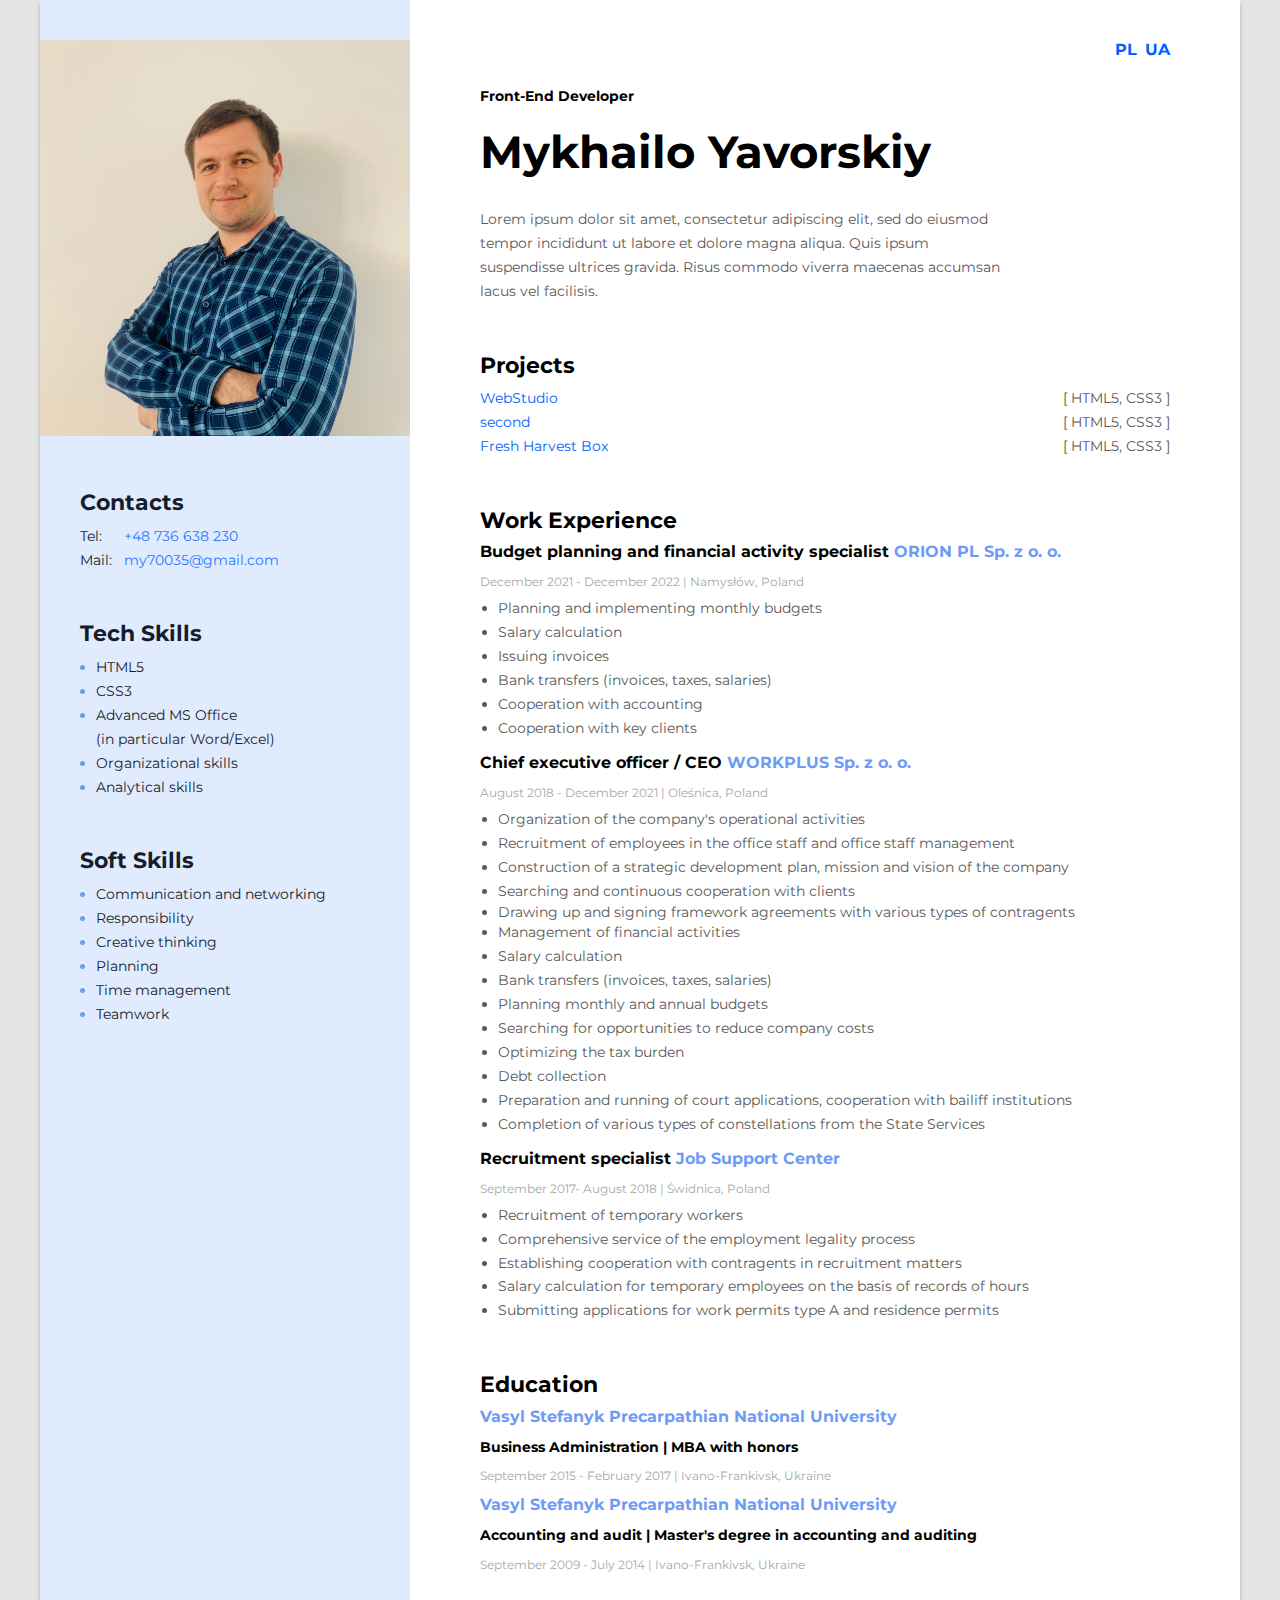
==== index.html @ 7605a307 "add project" ====
<!DOCTYPE html>
<html lang="en">
  <head>
    <meta charset="UTF-8" />
    <meta http-equiv="X-UA-Compatible" content="IE=edge" />
    <meta name="viewport" content="width=device-width, initial-scale=1.0" />
    <!-- Fonts -->
    <link rel="preconnect" href="https://fonts.googleapis.com" />
    <link rel="preconnect" href="https://fonts.gstatic.com" crossorigin />
    <link
      href="https://fonts.googleapis.com/css2?family=Montserrat:wght@400;700&display=swap"
      rel="stylesheet"
    />
    <!-- Styles -->
    <link
      rel="stylesheet"
      href="https://cdn.jsdelivr.net/npm/modern-normalize@1.1.0/modern-normalize.min.css"
    />
    <link rel="stylesheet" href="css/styles.css" />

    <title>Curriculum vitae</title>
  </head>

  <body>
    <div class="wrapper">
      <main class="main-content">
        <!-- Language -->
        <div class="lang-box">
          <ul class="lang-list list">
            <li class="lang-item"><a class="lang-link link" href="./index-pl.html">PL</a></li>
            <li class="lang-item"><a class="lang-link link" href="./index-ua.html">UA</a></li>
          </ul>
        </div>
        <!-- Section about -->
        <section class="container">
          <p class="sub-title">Front-End Developer</p>
          <h1 class="name">Mykhailo Yavorskiy</h1>
          <p class="description">
            Lorem ipsum dolor sit amet, consectetur adipiscing elit, sed do eiusmod tempor incididunt ut
            labore et dolore magna aliqua. Quis ipsum suspendisse ultrices gravida. Risus commodo viverra
            maecenas accumsan lacus vel facilisis.
          </p>
        </section>
        <!--Section projects -->
        <section class="container">
          <h2 class="section-title">Projects</h2>
          <ul class="project-list">
            <li class="project-item">
              <a
                class="project-item-link link"
                href="https://mykhailoyavorskyi.github.io/goit-markup-hw-07/"
                target="_blank"
                rel="noopener noreferrer"
                >WebStudio</a
              >
              <span class="project-item-descr">[ HTML5, CSS3 ]</span>
            </li>
            <li class="project-item">
              <a class="project-item-link link" href="" target="_blank" rel="noopener noreferrer">second</a>
              <span class="project-item-descr">[ HTML5, CSS3 ]</span>
            </li>
            <li class="project-item">
              <a class="project-item-link link" href="https://mykhailoyavorskyi.github.io/fresh_harvest_box/" target="_blank" rel="noopener noreferrer">Fresh Harvest Box</a>
              <span class="project-item-descr">[ HTML5, CSS3 ]</span>
            </li>
          </ul>
        </section>
        <!-- Work experience -->
        <section class="container">
          <h2 class="section-title">Work Experience</h2>
          <!-- Company 1 -->
          <div class="work-experience-place">
            <h3 class="work-experience-position"
              >Budget planning and financial activity specialist<span class="work-experience-company">
                ORION PL Sp. z o. o.</span
              >
            </h3>
            <p class="work-period">December 2021 - December 2022 | Namysłów, Poland</p>
            <ul class="work-duties-list">
              <li class="work-duties"
                ><p class="work-duties-text">Planning and implementing monthly budgets</p></li
              >
              <li class="work-duties"><p class="work-duties-text">Salary calculation</p></li>
              <li class="work-duties"><p class="work-duties-text">Issuing invoices</p></li>
              <li class="work-duties"
                ><p class="work-duties-text">Bank transfers (invoices, taxes, salaries)</p></li
              >
              <li class="work-duties"><p class="work-duties-text">Cooperation with accounting</p></li>
              <li class="work-duties"><p class="work-duties-text">Cooperation with key clients</p></li>
            </ul>
          </div>
          <!-- Company 2 -->
          <div class="work-experience-place">
            <h3 class="work-experience-position"
              >Chief executive officer / CEO<span class="work-experience-company">
                WORKPLUS Sp. z o. o.</span
              ></h3
            >
            <p class="work-period">August 2018 - December 2021 | Oleśnica, Poland</p>
            <ul class="work-duties-list">
              <li class="work-duties"
                ><p class="work-duties-text">Organization of the company's operational activities</p></li
              >
              <li class="work-duties"
                ><p class="work-duties-text"
                  >Recruitment of employees in the office staff and office staff management</p
                ></li
              >
              <li class="work-duties"
                ><p class="work-duties-text"
                  >Construction of a strategic development plan, mission and vision of the company</p
                >
              </li>
              <li class="work-duties"
                ><p class="work-duties-text">Searching and continuous cooperation with clients</p>
              </li>
              <li class="work-duties"
                >Drawing up and signing framework agreements with various types of contragents<p
                  class="work-duties-text"
                ></p
              ></li>
              <li class="work-duties"><p class="work-duties-text">Management of financial activities</p></li>
              <li class="work-duties"><p class="work-duties-text">Salary calculation</p></li>
              <li class="work-duties"
                ><p class="work-duties-text">Bank transfers (invoices, taxes, salaries)</p></li
              >
              <li class="work-duties"><p class="work-duties-text">Planning monthly and annual budgets</p></li>
              <li class="work-duties"
                ><p class="work-duties-text">Searching for opportunities to reduce company costs</p></li
              >
              <li class="work-duties"><p class="work-duties-text">Optimizing the tax burden</p></li>
              <li class="work-duties"><p class="work-duties-text">Debt collection</p></li>
              <li class="work-duties"
                ><p class="work-duties-text"
                  >Preparation and running of court applications, cooperation with bailiff institutions</p
                >
              </li>
              <li class="work-duties"
                ><p class="work-duties-text"
                  >Completion of various types of constellations from the State Services</p
                ></li
              >
            </ul>
          </div>
          <!-- Company 3 -->
          <div class="work-experience-place">
            <h3 class="work-experience-position"
              >Recruitment specialist
              <span class="work-experience-company">Job Support Center</span>
            </h3>
            <p class="work-period">September 2017- August 2018 | Świdnica, Poland</p>
            <ul class="work-duties-list">
              <li class="work-duties"><p class="work-duties-text">Recruitment of temporary workers</p></li>
              <li class="work-duties"
                ><p class="work-duties-text">Comprehensive service of the employment legality process</p></li
              >
              <li class="work-duties"
                ><p class="work-duties-text"
                  >Establishing cooperation with contragents in recruitment matters</p
                ></li
              >
              <li class="work-duties"
                ><p class="work-duties-text"
                  >Salary calculation for temporary employees on the basis of records of hours</p
                ></li
              >
              <li class="work-duties"
                ><p class="work-duties-text"
                  >Submitting applications for work permits type A and residence permits</p
                ></li
              >
            </ul>
          </div>
        </section>
        <!-- Education -->
        <section class="container">
          <h2 class="section-title">Education</h2>
          <!-- University 2 -->
          <div>
            <h3 class="university-name">Vasyl Stefanyk Precarpathian National University</h3>
            <h4 class="university-direction">Business Administration | MBA with honors</h4>
            <p class="university-study-period">September 2015 - February 2017 | Ivano-Frankivsk, Ukraine</p>
          </div>
          <!-- University 1 -->
          <div>
            <h3 class="university-name">Vasyl Stefanyk Precarpathian National University</h3>
            <h4 class="university-direction"
              >Accounting and audit | Master's degree in accounting and auditing</h4
            >
            <p class="university-study-period">September 2009 - July 2014 | Ivano-Frankivsk, Ukraine</p>
          </div>
        </section>
      </main>

      <!-- Sidebar -->
      <aside class="sidebar">
        <img class="my-photo" src="images/foto.jpeg" alt="My photo" width="370px" />

        <!-- Contacts -->
        <div class="contacts-container">
          <h3 class="sidebar-title">Contacts</h3>
          <p class="contacts-item">
            <span class="contacts-type">Tel: </span>
            <a href="tel:+48736638230" class="contacts-tel link"> +48 736 638 230</a>
          </p>
          <p class="contacts-item">
            <span class="contacts-type">Mail: </span>
            <a href="mailto:my70035@gmail.com" class="contacts-mail link">my70035@gmail.com</a>
          </p>
        </div>

        <!-- Tech skills -->
        <div class="tech-skills-container">
          <h3 class="sidebar-title">Tech Skills</h3>
          <ul class="skills-list">
            <li class="skills-list-item"><p class="skills-list-text">HTML5</p></li>
            <li class="skills-list-item"><p class="skills-list-text">CSS3</p></li>
            <li class="skills-list-item"
              ><p class="skills-list-text"
                >Advanced MS Office <br />
                (in particular Word/Excel)</p
              ></li
            >
            <li class="skills-list-item"><p class="skills-list-text">Organizational skills</p></li>
            <li class="skills-list-item"><p class="skills-list-text">Analytical skills</p></li>
          </ul>
        </div>

        <!-- Soft skills -->
        <div class="soft-skills-container">
          <h3 class="sidebar-title">Soft Skills</h3>
          <ul class="soft-skill-list">
            <li class="soft-skill-list-item">
              <p class="soft-skill-list-text">Communication and networking</p>
            </li>
            <li class="skills-list-item">
              <p class="skills-list-text">Responsibility</p>
            </li>
            <li class="skills-list-item">
              <p class="skills-list-text">Creative thinking</p>
            </li>
            <li class="soft-skill-list-item">
              <p class="soft-skill-list-text">Planning</p>
            </li>
            <li class="soft-skill-list-item">
              <p class="soft-skill-list-text">Time management</p>
            </li>
            <li class="soft-skill-list-item">
              <p class="soft-skill-list-text">Teamwork</p>
            </li>
          </ul>
        </div>
      </aside>
    </div>
  </body>
</html>
---- css/styles.css ----
body {
  font-family: 'Montserrat', sans-serif;
  font-style: normal;
  font-weight: 400;
  font-size: 14px;
  line-height: 1.25;
  color: #000000;
  background-color: #e5e5e5;
  margin: 0 auto;
}

/**
  |============================
  | Reset 
  |============================
*/
.list {
  list-style: none;
  padding: 0;
  margin: 0;
}

.link {
  text-decoration: none;
}

h1,
h2,
h3,
h4,
h5,
h6,
p,
ul {
  margin: 0;
  padding: 0;
}

.img {
  display: block;
}
.container {
  width: 690px;
  margin-bottom: 48px;
}

.wrapper {
  display: flex;
  flex-direction: row-reverse;
  background: #ffffff;
  width: 1200px;
  margin: 0 auto;
  box-shadow: 0px 4px 4px rgba(0, 0, 0, 0.25);
}
/* Main content */

.main-content {
  padding-top: 40px;
  padding-left: 70px;
  padding-right: 70px;
}

/* About */
.lang-box {
  margin-bottom: 28px;
}

.lang-list {
  display: flex;
  gap: 8px;
  justify-content: end;
}

.lang-link {
  font-weight: 700;
  font-size: 16px;
  color: #005fff;
}

.lang-link:hover,
.lang-link:focus {
  color: tomato;
}

.sub-title {
  font-weight: 700;
  margin-bottom: 18px;
}

.name {
  font-weight: 700;
  font-size: 45px;
  margin-bottom: 28px;
}

.description {
  line-height: 1.71;
  color: #595959;
  width: 525px;
}

/* Projects */
.section-title {
  font-weight: 700;
  font-size: 22px;
  margin-bottom: 8px;
}

.project-item {
  display: flex;
  justify-content: space-between;
  line-height: 1.71;
}

.project-item-link {
  margin-right: auto;
  color: #005fff;
}

.project-item-link:hover,
.project-item-link:focus {
  color: tomato;
}

.project-item-descr {
  color: #595959;
}
/* Work experience */

.work-experience-position {
  font-weight: 700;
  font-size: 16px;
  margin-bottom: 12px;
}

.work-experience-company {
  color: #6d9bf5;
}

.work-period {
  font-size: 12px;
  color: #a8a8a8;
  margin-bottom: 8px;
}

.work-duties-list {
  margin-bottom: 12px;
  padding-left: 18px;
}
.work-duties {
  color: #595959;
}
.work-duties-text {
  line-height: 1.71;
}

/* Education */

.university-name {
  font-weight: 700;
  font-size: 16px;
  color: #6d9bf5;
  margin-bottom: 12px;
}

.university-direction {
  font-weight: 700;
  margin-bottom: 12px;
}

.university-study-period {
  font-size: 12px;
  color: #a8a8a8;
  margin-bottom: 12px;
}

/* Sidebar */

.sidebar {
  width: 370px;
  background: #e0ebfe;
}

.my-photo {
  margin-top: 40px;
}

.contacts-container,
.tech-skills-container,
.soft-skills-container {
  margin: 48px 0 0 40px;
}

.sidebar-title {
  font-weight: 700;
  font-size: 22px;
  line-height: 27px;
  color: #161d2a;
  margin-bottom: 8px;
}

/* Contacts */

.contacts-type {
  line-height: 24px;
  color: #161d2a;
  margin-right: 8px;
}

.contacts-item {
  margin: 0;
}

.contacts-tel {
  line-height: 24px;
  color: #2979ff;
  margin-left: 10px;
}
.contacts-tel:hover,
.contacts-tel:focus {
  color: tomato;
}

.contacts-mail {
  line-height: 24px;
  color: #2979ff;
}

.contacts-mail:hover,
.contacts-mail:focus {
  color: tomato;
}

/* Tech skills */

.skills-list {
  margin: 0;
  padding-left: 16px;
}

.skills-list-item {
  color: #6d9bf5;
}
.skills-list-text {
  line-height: 24px;
  color: #161d2a;
}

/* Soft skills */

.soft-skill-list {
  margin: 0;
  padding-left: 16px;
}

.soft-skill-list-item {
  color: #6d9bf5;
}

.soft-skill-list-text {
  line-height: 24px;
  color: #161d2a;
}
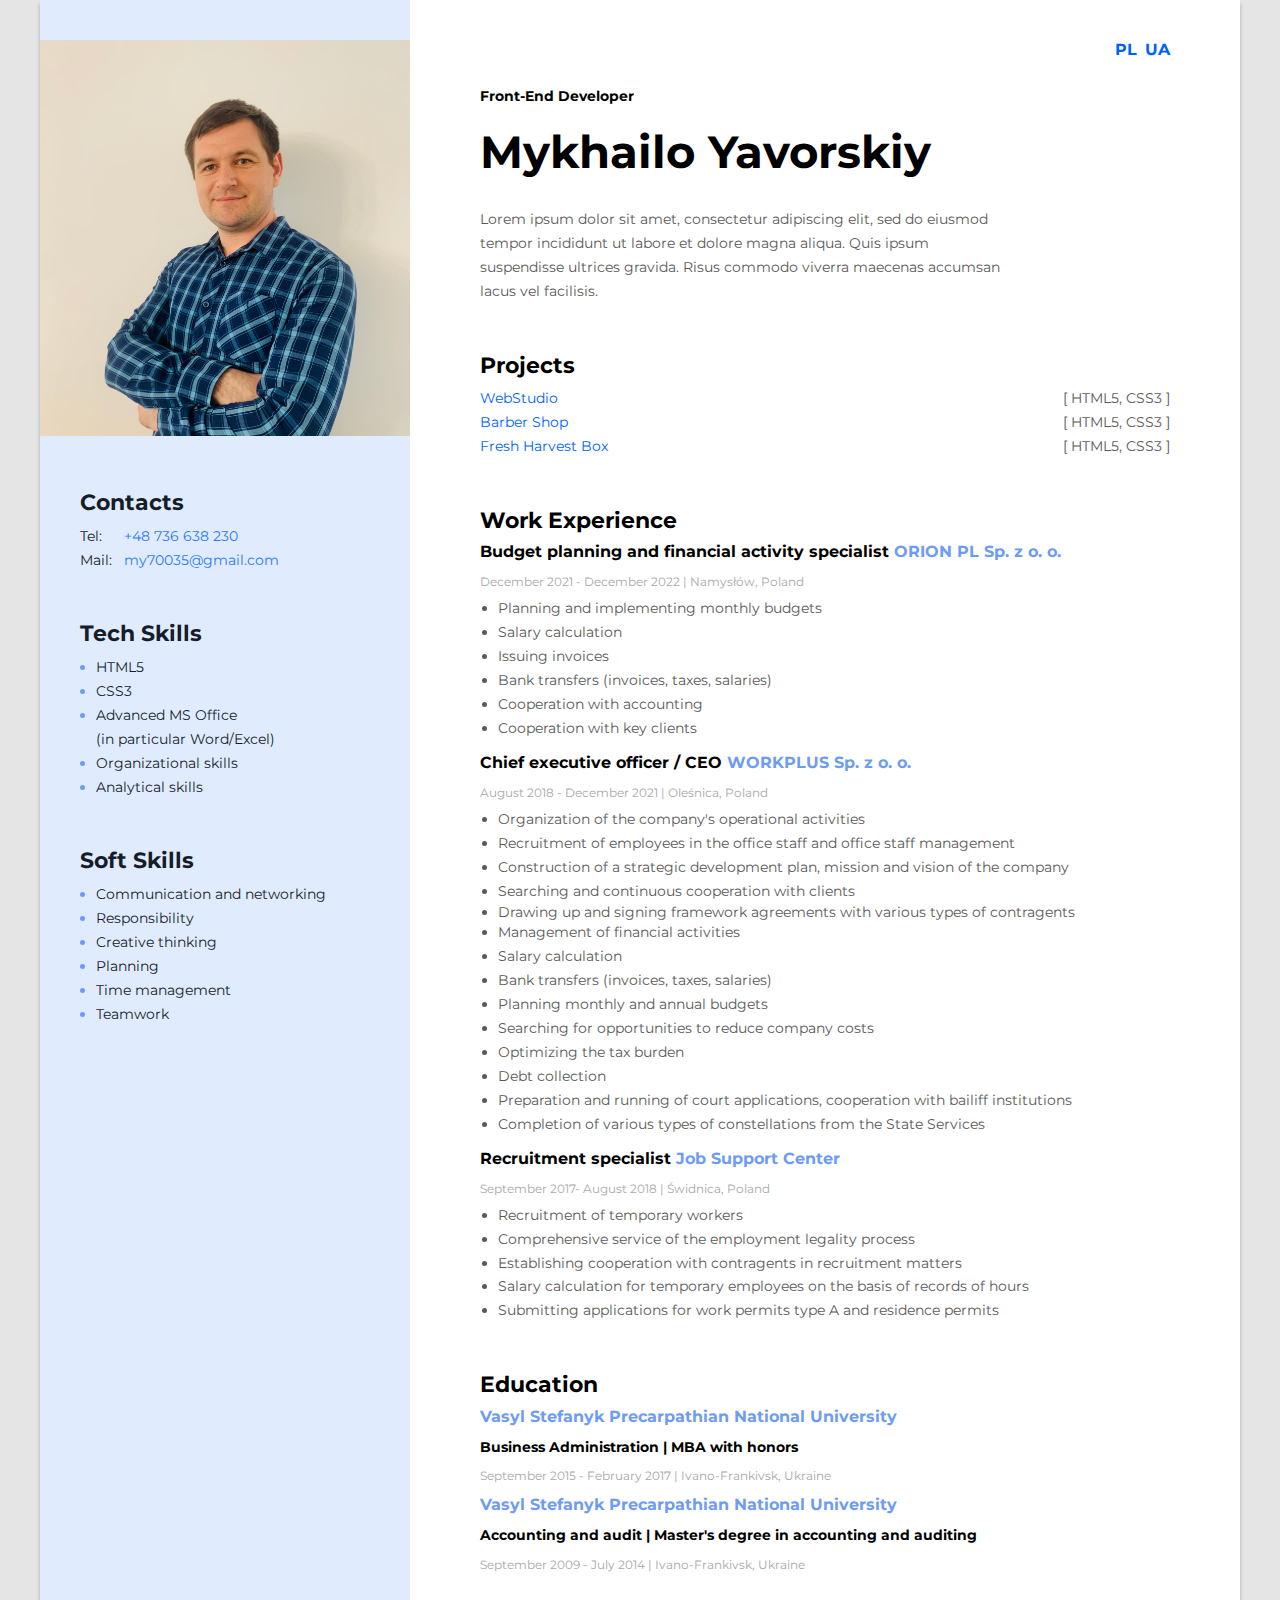
==== commit 20715ba0: "add project 2" ====
--- a/index.html
+++ b/index.html
@@ -27,8 +27,12 @@
         <!-- Language -->
         <div class="lang-box">
           <ul class="lang-list list">
-            <li class="lang-item"><a class="lang-link link" href="./index-pl.html">PL</a></li>
-            <li class="lang-item"><a class="lang-link link" href="./index-ua.html">UA</a></li>
+            <li class="lang-item">
+              <a class="lang-link link" href="./index-pl.html">PL</a>
+            </li>
+            <li class="lang-item">
+              <a class="lang-link link" href="./index-ua.html">UA</a>
+            </li>
           </ul>
         </div>
         <!-- Section about -->
@@ -36,9 +40,10 @@
           <p class="sub-title">Front-End Developer</p>
           <h1 class="name">Mykhailo Yavorskiy</h1>
           <p class="description">
-            Lorem ipsum dolor sit amet, consectetur adipiscing elit, sed do eiusmod tempor incididunt ut
-            labore et dolore magna aliqua. Quis ipsum suspendisse ultrices gravida. Risus commodo viverra
-            maecenas accumsan lacus vel facilisis.
+            Lorem ipsum dolor sit amet, consectetur adipiscing elit, sed do
+            eiusmod tempor incididunt ut labore et dolore magna aliqua. Quis
+            ipsum suspendisse ultrices gravida. Risus commodo viverra maecenas
+            accumsan lacus vel facilisis.
           </p>
         </section>
         <!--Section projects -->
@@ -56,11 +61,23 @@
               <span class="project-item-descr">[ HTML5, CSS3 ]</span>
             </li>
             <li class="project-item">
-              <a class="project-item-link link" href="" target="_blank" rel="noopener noreferrer">second</a>
+              <a
+                class="project-item-link link"
+                href="https://mykhailoyavorskyi.github.io/barber_shop/"
+                target="_blank"
+                rel="noopener noreferrer"
+                >Barber Shop</a
+              >
               <span class="project-item-descr">[ HTML5, CSS3 ]</span>
             </li>
             <li class="project-item">
-              <a class="project-item-link link" href="https://mykhailoyavorskyi.github.io/fresh_harvest_box/" target="_blank" rel="noopener noreferrer">Fresh Harvest Box</a>
+              <a
+                class="project-item-link link"
+                href="https://mykhailoyavorskyi.github.io/fresh_harvest_box/"
+                target="_blank"
+                rel="noopener noreferrer"
+                >Fresh Harvest Box</a
+              >
               <span class="project-item-descr">[ HTML5, CSS3 ]</span>
             </li>
           </ul>
@@ -70,105 +87,160 @@
           <h2 class="section-title">Work Experience</h2>
           <!-- Company 1 -->
           <div class="work-experience-place">
-            <h3 class="work-experience-position"
-              >Budget planning and financial activity specialist<span class="work-experience-company">
+            <h3 class="work-experience-position">
+              Budget planning and financial activity specialist<span
+                class="work-experience-company"
+              >
                 ORION PL Sp. z o. o.</span
               >
             </h3>
-            <p class="work-period">December 2021 - December 2022 | Namysłów, Poland</p>
+            <p class="work-period">
+              December 2021 - December 2022 | Namysłów, Poland
+            </p>
             <ul class="work-duties-list">
-              <li class="work-duties"
-                ><p class="work-duties-text">Planning and implementing monthly budgets</p></li
-              >
-              <li class="work-duties"><p class="work-duties-text">Salary calculation</p></li>
-              <li class="work-duties"><p class="work-duties-text">Issuing invoices</p></li>
-              <li class="work-duties"
-                ><p class="work-duties-text">Bank transfers (invoices, taxes, salaries)</p></li
-              >
-              <li class="work-duties"><p class="work-duties-text">Cooperation with accounting</p></li>
-              <li class="work-duties"><p class="work-duties-text">Cooperation with key clients</p></li>
+              <li class="work-duties">
+                <p class="work-duties-text">
+                  Planning and implementing monthly budgets
+                </p>
+              </li>
+              <li class="work-duties">
+                <p class="work-duties-text">Salary calculation</p>
+              </li>
+              <li class="work-duties">
+                <p class="work-duties-text">Issuing invoices</p>
+              </li>
+              <li class="work-duties">
+                <p class="work-duties-text">
+                  Bank transfers (invoices, taxes, salaries)
+                </p>
+              </li>
+              <li class="work-duties">
+                <p class="work-duties-text">Cooperation with accounting</p>
+              </li>
+              <li class="work-duties">
+                <p class="work-duties-text">Cooperation with key clients</p>
+              </li>
             </ul>
           </div>
           <!-- Company 2 -->
           <div class="work-experience-place">
-            <h3 class="work-experience-position"
-              >Chief executive officer / CEO<span class="work-experience-company">
+            <h3 class="work-experience-position">
+              Chief executive officer / CEO<span
+                class="work-experience-company"
+              >
                 WORKPLUS Sp. z o. o.</span
-              ></h3
-            >
-            <p class="work-period">August 2018 - December 2021 | Oleśnica, Poland</p>
+              >
+            </h3>
+            <p class="work-period">
+              August 2018 - December 2021 | Oleśnica, Poland
+            </p>
             <ul class="work-duties-list">
-              <li class="work-duties"
-                ><p class="work-duties-text">Organization of the company's operational activities</p></li
-              >
-              <li class="work-duties"
-                ><p class="work-duties-text"
-                  >Recruitment of employees in the office staff and office staff management</p
-                ></li
-              >
-              <li class="work-duties"
-                ><p class="work-duties-text"
-                  >Construction of a strategic development plan, mission and vision of the company</p
-                >
-              </li>
-              <li class="work-duties"
-                ><p class="work-duties-text">Searching and continuous cooperation with clients</p>
-              </li>
-              <li class="work-duties"
-                >Drawing up and signing framework agreements with various types of contragents<p
-                  class="work-duties-text"
-                ></p
-              ></li>
-              <li class="work-duties"><p class="work-duties-text">Management of financial activities</p></li>
-              <li class="work-duties"><p class="work-duties-text">Salary calculation</p></li>
-              <li class="work-duties"
-                ><p class="work-duties-text">Bank transfers (invoices, taxes, salaries)</p></li
-              >
-              <li class="work-duties"><p class="work-duties-text">Planning monthly and annual budgets</p></li>
-              <li class="work-duties"
-                ><p class="work-duties-text">Searching for opportunities to reduce company costs</p></li
-              >
-              <li class="work-duties"><p class="work-duties-text">Optimizing the tax burden</p></li>
-              <li class="work-duties"><p class="work-duties-text">Debt collection</p></li>
-              <li class="work-duties"
-                ><p class="work-duties-text"
-                  >Preparation and running of court applications, cooperation with bailiff institutions</p
-                >
-              </li>
-              <li class="work-duties"
-                ><p class="work-duties-text"
-                  >Completion of various types of constellations from the State Services</p
-                ></li
-              >
+              <li class="work-duties">
+                <p class="work-duties-text">
+                  Organization of the company's operational activities
+                </p>
+              </li>
+              <li class="work-duties">
+                <p class="work-duties-text">
+                  Recruitment of employees in the office staff and office staff
+                  management
+                </p>
+              </li>
+              <li class="work-duties">
+                <p class="work-duties-text">
+                  Construction of a strategic development plan, mission and
+                  vision of the company
+                </p>
+              </li>
+              <li class="work-duties">
+                <p class="work-duties-text">
+                  Searching and continuous cooperation with clients
+                </p>
+              </li>
+              <li class="work-duties">
+                Drawing up and signing framework agreements with various types
+                of contragents
+                <p class="work-duties-text"></p>
+              </li>
+              <li class="work-duties">
+                <p class="work-duties-text">
+                  Management of financial activities
+                </p>
+              </li>
+              <li class="work-duties">
+                <p class="work-duties-text">Salary calculation</p>
+              </li>
+              <li class="work-duties">
+                <p class="work-duties-text">
+                  Bank transfers (invoices, taxes, salaries)
+                </p>
+              </li>
+              <li class="work-duties">
+                <p class="work-duties-text">
+                  Planning monthly and annual budgets
+                </p>
+              </li>
+              <li class="work-duties">
+                <p class="work-duties-text">
+                  Searching for opportunities to reduce company costs
+                </p>
+              </li>
+              <li class="work-duties">
+                <p class="work-duties-text">Optimizing the tax burden</p>
+              </li>
+              <li class="work-duties">
+                <p class="work-duties-text">Debt collection</p>
+              </li>
+              <li class="work-duties">
+                <p class="work-duties-text">
+                  Preparation and running of court applications, cooperation
+                  with bailiff institutions
+                </p>
+              </li>
+              <li class="work-duties">
+                <p class="work-duties-text">
+                  Completion of various types of constellations from the State
+                  Services
+                </p>
+              </li>
             </ul>
           </div>
           <!-- Company 3 -->
           <div class="work-experience-place">
-            <h3 class="work-experience-position"
-              >Recruitment specialist
+            <h3 class="work-experience-position">
+              Recruitment specialist
               <span class="work-experience-company">Job Support Center</span>
             </h3>
-            <p class="work-period">September 2017- August 2018 | Świdnica, Poland</p>
+            <p class="work-period">
+              September 2017- August 2018 | Świdnica, Poland
+            </p>
             <ul class="work-duties-list">
-              <li class="work-duties"><p class="work-duties-text">Recruitment of temporary workers</p></li>
-              <li class="work-duties"
-                ><p class="work-duties-text">Comprehensive service of the employment legality process</p></li
-              >
-              <li class="work-duties"
-                ><p class="work-duties-text"
-                  >Establishing cooperation with contragents in recruitment matters</p
-                ></li
-              >
-              <li class="work-duties"
-                ><p class="work-duties-text"
-                  >Salary calculation for temporary employees on the basis of records of hours</p
-                ></li
-              >
-              <li class="work-duties"
-                ><p class="work-duties-text"
-                  >Submitting applications for work permits type A and residence permits</p
-                ></li
-              >
+              <li class="work-duties">
+                <p class="work-duties-text">Recruitment of temporary workers</p>
+              </li>
+              <li class="work-duties">
+                <p class="work-duties-text">
+                  Comprehensive service of the employment legality process
+                </p>
+              </li>
+              <li class="work-duties">
+                <p class="work-duties-text">
+                  Establishing cooperation with contragents in recruitment
+                  matters
+                </p>
+              </li>
+              <li class="work-duties">
+                <p class="work-duties-text">
+                  Salary calculation for temporary employees on the basis of
+                  records of hours
+                </p>
+              </li>
+              <li class="work-duties">
+                <p class="work-duties-text">
+                  Submitting applications for work permits type A and residence
+                  permits
+                </p>
+              </li>
             </ul>
           </div>
         </section>
@@ -177,35 +249,54 @@
           <h2 class="section-title">Education</h2>
           <!-- University 2 -->
           <div>
-            <h3 class="university-name">Vasyl Stefanyk Precarpathian National University</h3>
-            <h4 class="university-direction">Business Administration | MBA with honors</h4>
-            <p class="university-study-period">September 2015 - February 2017 | Ivano-Frankivsk, Ukraine</p>
+            <h3 class="university-name">
+              Vasyl Stefanyk Precarpathian National University
+            </h3>
+            <h4 class="university-direction">
+              Business Administration | MBA with honors
+            </h4>
+            <p class="university-study-period">
+              September 2015 - February 2017 | Ivano-Frankivsk, Ukraine
+            </p>
           </div>
           <!-- University 1 -->
           <div>
-            <h3 class="university-name">Vasyl Stefanyk Precarpathian National University</h3>
-            <h4 class="university-direction"
-              >Accounting and audit | Master's degree in accounting and auditing</h4
-            >
-            <p class="university-study-period">September 2009 - July 2014 | Ivano-Frankivsk, Ukraine</p>
+            <h3 class="university-name">
+              Vasyl Stefanyk Precarpathian National University
+            </h3>
+            <h4 class="university-direction">
+              Accounting and audit | Master's degree in accounting and auditing
+            </h4>
+            <p class="university-study-period">
+              September 2009 - July 2014 | Ivano-Frankivsk, Ukraine
+            </p>
           </div>
         </section>
       </main>
 
       <!-- Sidebar -->
       <aside class="sidebar">
-        <img class="my-photo" src="images/foto.jpeg" alt="My photo" width="370px" />
+        <img
+          class="my-photo"
+          src="images/foto.jpeg"
+          alt="My photo"
+          width="370px"
+        />
 
         <!-- Contacts -->
         <div class="contacts-container">
           <h3 class="sidebar-title">Contacts</h3>
           <p class="contacts-item">
             <span class="contacts-type">Tel: </span>
-            <a href="tel:+48736638230" class="contacts-tel link"> +48 736 638 230</a>
+            <a href="tel:+48736638230" class="contacts-tel link">
+              +48 736 638 230</a
+            >
           </p>
           <p class="contacts-item">
             <span class="contacts-type">Mail: </span>
-            <a href="mailto:my70035@gmail.com" class="contacts-mail link">my70035@gmail.com</a>
+            <a href="mailto:my70035@gmail.com" class="contacts-mail link"
+              >my70035@gmail.com</a
+            >
           </p>
         </div>
 
@@ -213,16 +304,24 @@
         <div class="tech-skills-container">
           <h3 class="sidebar-title">Tech Skills</h3>
           <ul class="skills-list">
-            <li class="skills-list-item"><p class="skills-list-text">HTML5</p></li>
-            <li class="skills-list-item"><p class="skills-list-text">CSS3</p></li>
-            <li class="skills-list-item"
-              ><p class="skills-list-text"
-                >Advanced MS Office <br />
-                (in particular Word/Excel)</p
-              ></li
-            >
-            <li class="skills-list-item"><p class="skills-list-text">Organizational skills</p></li>
-            <li class="skills-list-item"><p class="skills-list-text">Analytical skills</p></li>
+            <li class="skills-list-item">
+              <p class="skills-list-text">HTML5</p>
+            </li>
+            <li class="skills-list-item">
+              <p class="skills-list-text">CSS3</p>
+            </li>
+            <li class="skills-list-item">
+              <p class="skills-list-text">
+                Advanced MS Office <br />
+                (in particular Word/Excel)
+              </p>
+            </li>
+            <li class="skills-list-item">
+              <p class="skills-list-text">Organizational skills</p>
+            </li>
+            <li class="skills-list-item">
+              <p class="skills-list-text">Analytical skills</p>
+            </li>
           </ul>
         </div>
 
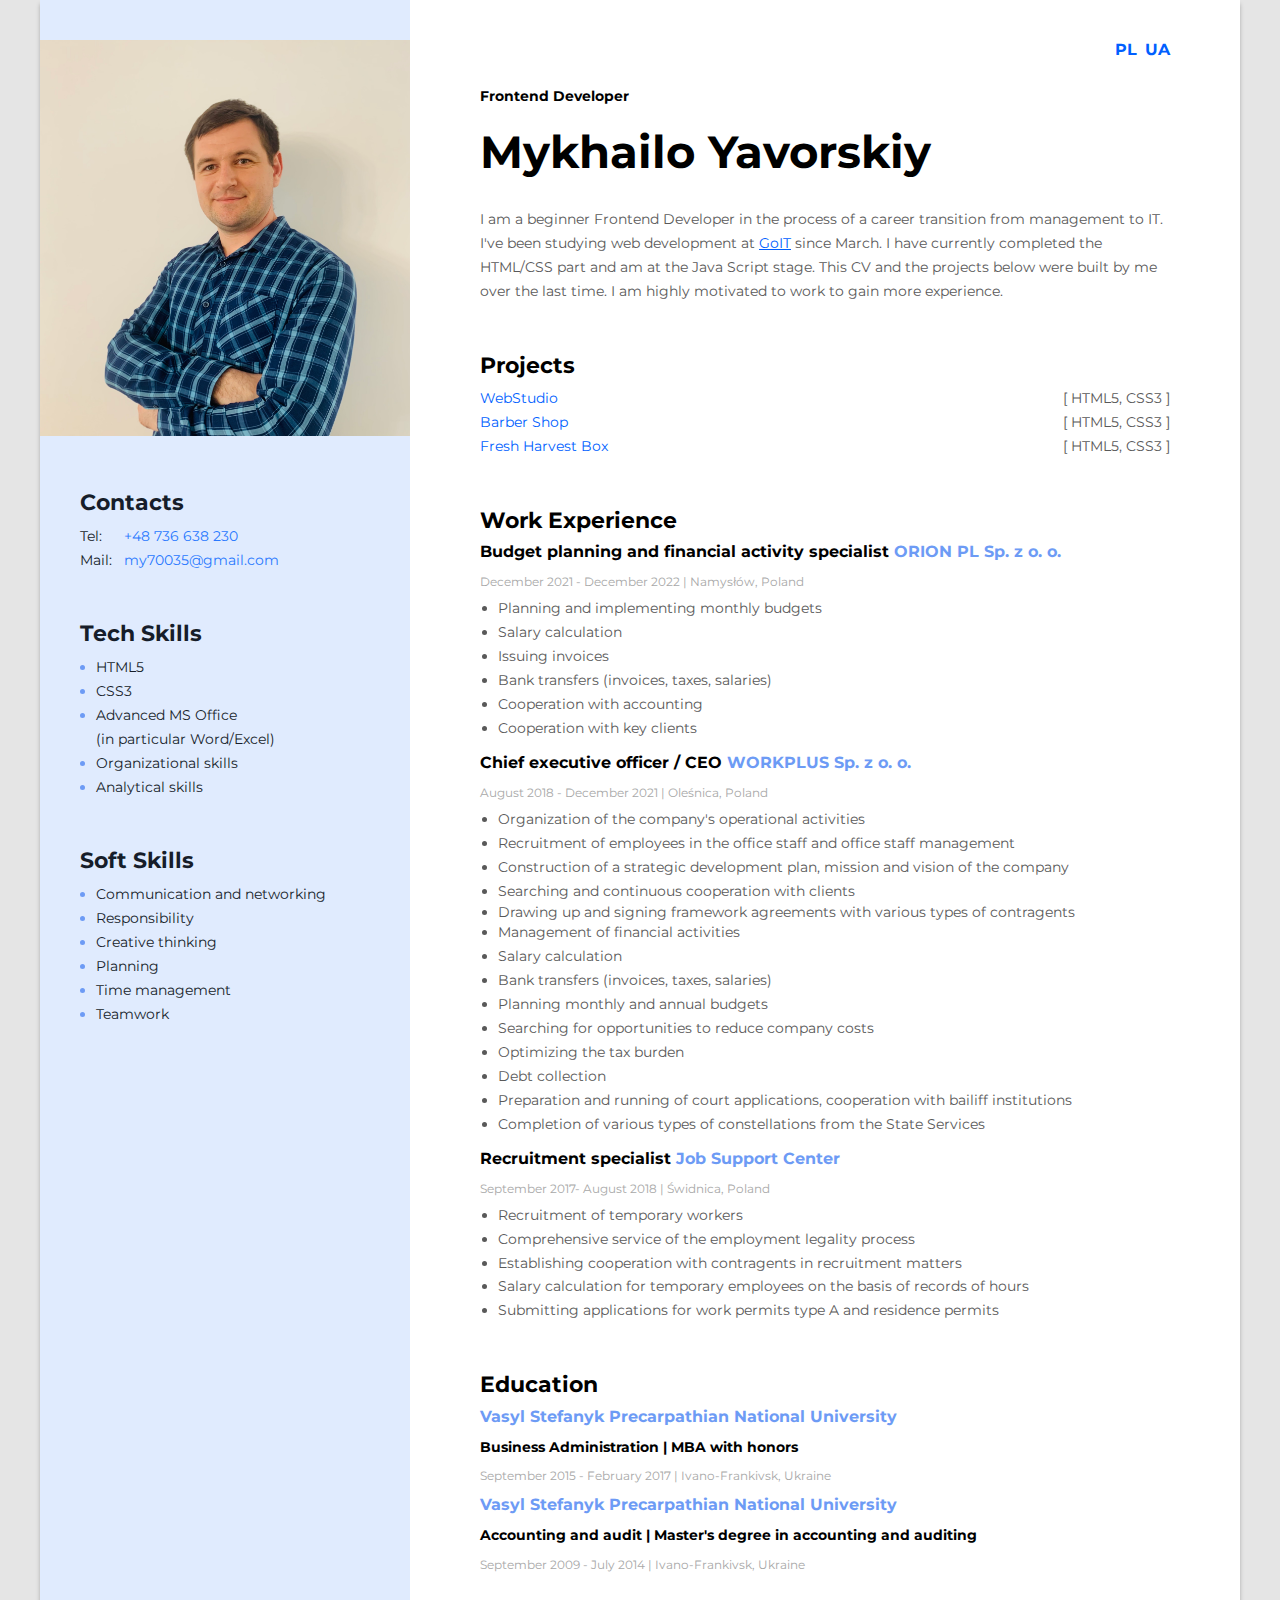
==== commit 3e4c9bb5: "add desk" ====
--- a/index.html
+++ b/index.html
@@ -37,13 +37,23 @@
         </div>
         <!-- Section about -->
         <section class="container">
-          <p class="sub-title">Front-End Developer</p>
+          <p class="sub-title">Frontend Developer</p>
           <h1 class="name">Mykhailo Yavorskiy</h1>
           <p class="description">
-            Lorem ipsum dolor sit amet, consectetur adipiscing elit, sed do
-            eiusmod tempor incididunt ut labore et dolore magna aliqua. Quis
-            ipsum suspendisse ultrices gravida. Risus commodo viverra maecenas
-            accumsan lacus vel facilisis.
+            I am a beginner Frontend Developer in the process of a career
+            transition from management to IT. I've been studying web development
+            at
+            <a
+              class="description-link"
+              href="https://goit.global/ph/"
+              target="_blank"
+              rel="noopener noreferrer"
+              >GoIT</a
+            >
+            since March. I have currently completed the HTML/CSS part and am at
+            the Java Script stage. This CV and the projects below were built by
+            me over the last time. I am highly motivated to work to gain more
+            experience.
           </p>
         </section>
         <!--Section projects -->
--- a/css/styles.css
+++ b/css/styles.css
@@ -1,5 +1,5 @@
 body {
-  font-family: 'Montserrat', sans-serif;
+  font-family: "Montserrat", sans-serif;
   font-style: normal;
   font-weight: 400;
   font-size: 14px;
@@ -96,7 +96,15 @@
 .description {
   line-height: 1.71;
   color: #595959;
-  width: 525px;
+}
+
+.description-link {
+  color: #005fff;
+}
+
+.description-link:hover,
+.description-link:focus {
+  color: tomato;
 }
 
 /* Projects */
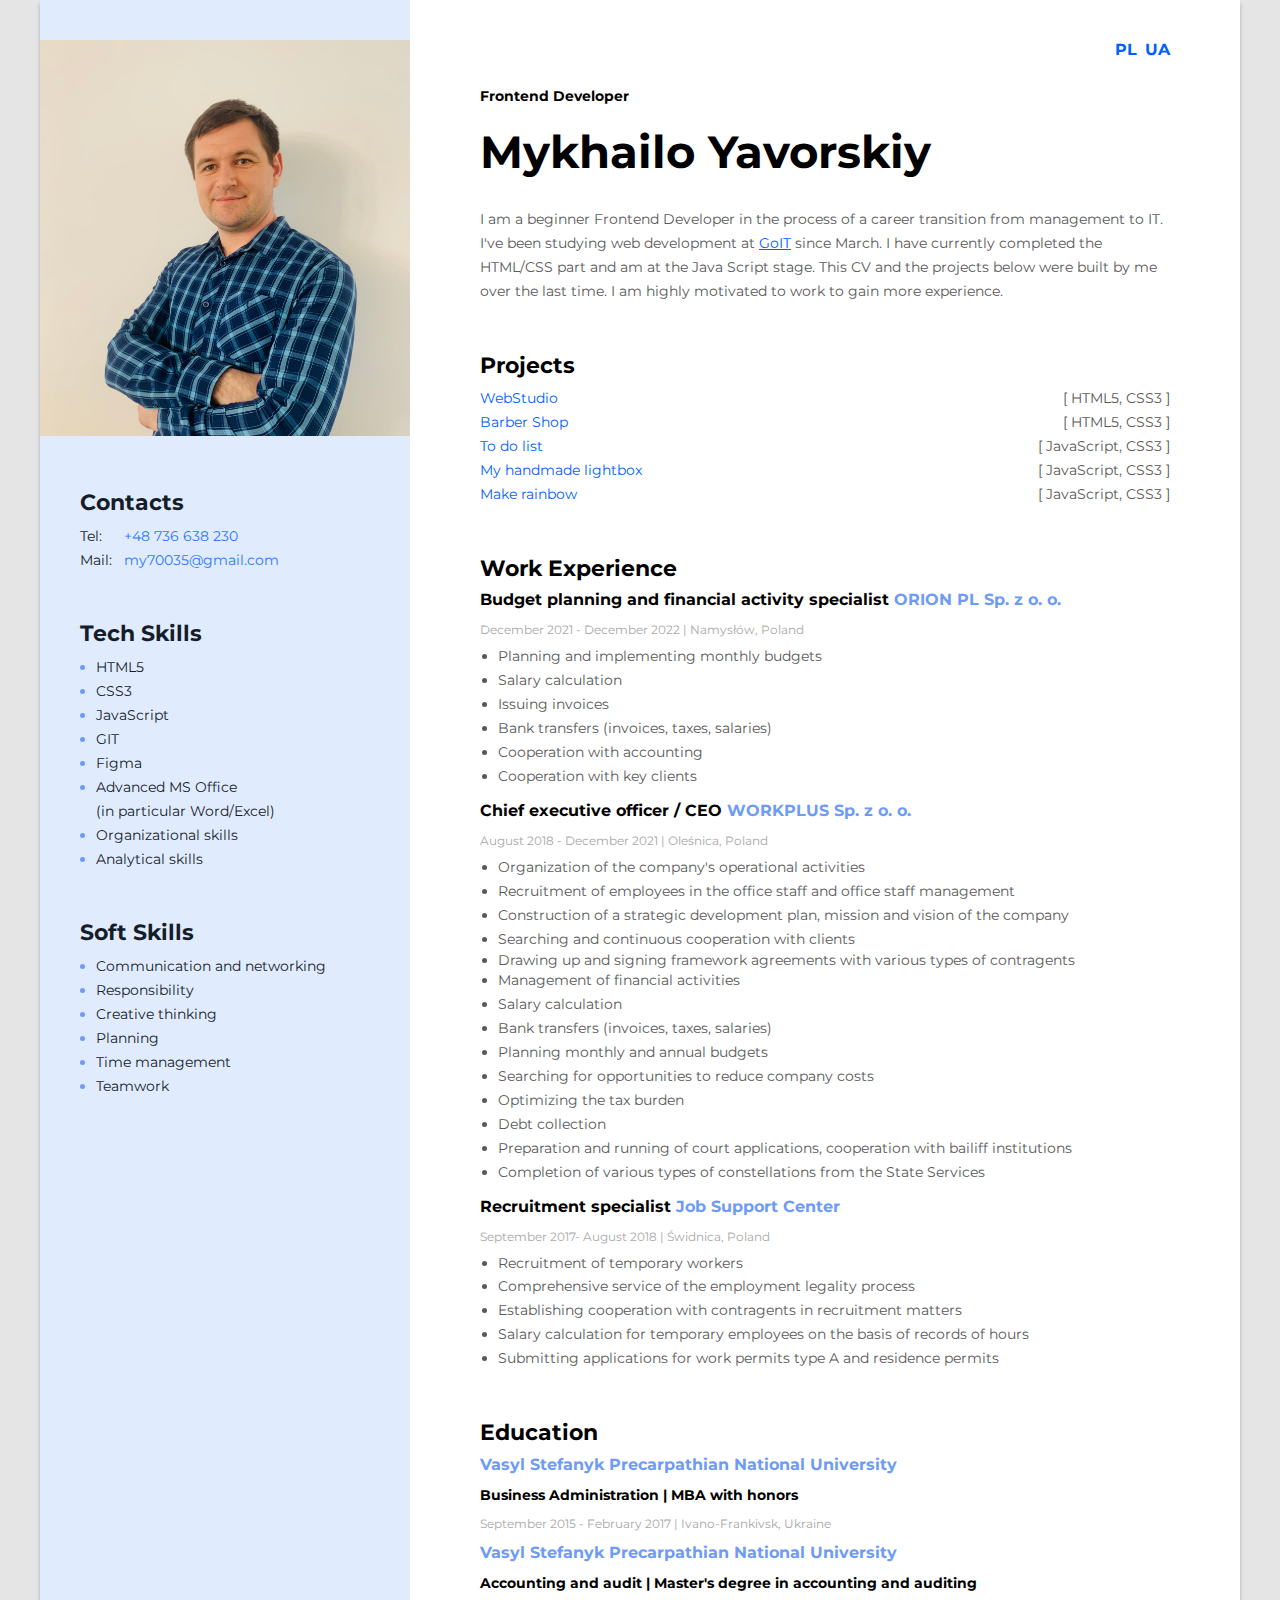
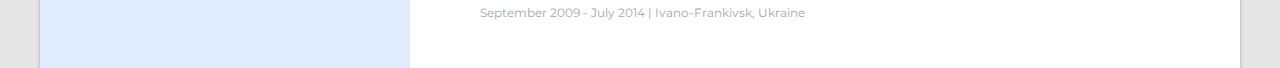
==== commit f559b280: "add js projects" ====
--- a/index.html
+++ b/index.html
@@ -7,20 +7,12 @@
     <!-- Fonts -->
     <link rel="preconnect" href="https://fonts.googleapis.com" />
     <link rel="preconnect" href="https://fonts.gstatic.com" crossorigin />
-    <link
-      href="https://fonts.googleapis.com/css2?family=Montserrat:wght@400;700&display=swap"
-      rel="stylesheet"
-    />
+    <link href="https://fonts.googleapis.com/css2?family=Montserrat:wght@400;700&display=swap" rel="stylesheet" />
     <!-- Styles -->
-    <link
-      rel="stylesheet"
-      href="https://cdn.jsdelivr.net/npm/modern-normalize@1.1.0/modern-normalize.min.css"
-    />
+    <link rel="stylesheet" href="https://cdn.jsdelivr.net/npm/modern-normalize@1.1.0/modern-normalize.min.css" />
     <link rel="stylesheet" href="css/styles.css" />
-
     <title>Curriculum vitae</title>
   </head>
-
   <body>
     <div class="wrapper">
       <main class="main-content">
@@ -40,20 +32,10 @@
           <p class="sub-title">Frontend Developer</p>
           <h1 class="name">Mykhailo Yavorskiy</h1>
           <p class="description">
-            I am a beginner Frontend Developer in the process of a career
-            transition from management to IT. I've been studying web development
-            at
-            <a
-              class="description-link"
-              href="https://goit.global/ph/"
-              target="_blank"
-              rel="noopener noreferrer"
-              >GoIT</a
-            >
-            since March. I have currently completed the HTML/CSS part and am at
-            the Java Script stage. This CV and the projects below were built by
-            me over the last time. I am highly motivated to work to gain more
-            experience.
+            I am a beginner Frontend Developer in the process of a career transition from management to IT. I've been studying web development at
+            <a class="description-link" href="https://goit.global/ph/" target="_blank" rel="noopener noreferrer">GoIT</a>
+            since March. I have currently completed the HTML/CSS part and am at the Java Script stage. This CV and the projects below were built by me over the last time. I am highly motivated to work
+            to gain more experience.
           </p>
         </section>
         <!--Section projects -->
@@ -61,34 +43,28 @@
           <h2 class="section-title">Projects</h2>
           <ul class="project-list">
             <li class="project-item">
-              <a
-                class="project-item-link link"
-                href="https://mykhailoyavorskyi.github.io/goit-markup-hw-07/"
-                target="_blank"
-                rel="noopener noreferrer"
-                >WebStudio</a
-              >
+              <a class="project-item-link link" href="https://mykhailoyavorskyi.github.io/goit-markup-hw-07/" target="_blank" rel="noopener noreferrer">WebStudio</a>
               <span class="project-item-descr">[ HTML5, CSS3 ]</span>
             </li>
             <li class="project-item">
-              <a
-                class="project-item-link link"
-                href="https://mykhailoyavorskyi.github.io/barber_shop/"
-                target="_blank"
-                rel="noopener noreferrer"
-                >Barber Shop</a
-              >
+              <a class="project-item-link link" href="https://mykhailoyavorskyi.github.io/barber_shop/" target="_blank" rel="noopener noreferrer">Barber Shop</a>
               <span class="project-item-descr">[ HTML5, CSS3 ]</span>
             </li>
             <li class="project-item">
-              <a
-                class="project-item-link link"
-                href="https://mykhailoyavorskyi.github.io/fresh_harvest_box/"
-                target="_blank"
-                rel="noopener noreferrer"
-                >Fresh Harvest Box</a
-              >
-              <span class="project-item-descr">[ HTML5, CSS3 ]</span>
+              <a class="project-item-link link" href="https://mykhailoyavorskyi.github.io/to-do-list/" target="_blank" rel="noopener noreferrer">To do list</a>
+              <span class="project-item-descr">[ JavaScript, CSS3 ]</span>
+            </li>
+            <!-- <li class="project-item">
+              <a class="project-item-link link" href="https://mykhailoyavorskyi.github.io/js-handmade-lightbox/" target="_blank" rel="noopener noreferrer">Clock</a>
+              <span class="project-item-descr">[ JavaScript, CSS3 ]</span>
+            </li> -->
+            <li class="project-item">
+              <a class="project-item-link link" href="https://mykhailoyavorskyi.github.io/js-handmade-lightbox/" target="_blank" rel="noopener noreferrer">My handmade lightbox</a>
+              <span class="project-item-descr">[ JavaScript, CSS3 ]</span>
+            </li>
+            <li class="project-item">
+              <a class="project-item-link link" href="https://mykhailoyavorskyi.github.io/js-rainbow/" target="_blank" rel="noopener noreferrer">Make rainbow</a>
+              <span class="project-item-descr">[ JavaScript, CSS3 ]</span>
             </li>
           </ul>
         </section>
@@ -97,21 +73,11 @@
           <h2 class="section-title">Work Experience</h2>
           <!-- Company 1 -->
           <div class="work-experience-place">
-            <h3 class="work-experience-position">
-              Budget planning and financial activity specialist<span
-                class="work-experience-company"
-              >
-                ORION PL Sp. z o. o.</span
-              >
-            </h3>
-            <p class="work-period">
-              December 2021 - December 2022 | Namysłów, Poland
-            </p>
+            <h3 class="work-experience-position">Budget planning and financial activity specialist<span class="work-experience-company"> ORION PL Sp. z o. o.</span></h3>
+            <p class="work-period">December 2021 - December 2022 | Namysłów, Poland</p>
             <ul class="work-duties-list">
               <li class="work-duties">
-                <p class="work-duties-text">
-                  Planning and implementing monthly budgets
-                </p>
+                <p class="work-duties-text">Planning and implementing monthly budgets</p>
               </li>
               <li class="work-duties">
                 <p class="work-duties-text">Salary calculation</p>
@@ -120,9 +86,7 @@
                 <p class="work-duties-text">Issuing invoices</p>
               </li>
               <li class="work-duties">
-                <p class="work-duties-text">
-                  Bank transfers (invoices, taxes, salaries)
-                </p>
+                <p class="work-duties-text">Bank transfers (invoices, taxes, salaries)</p>
               </li>
               <li class="work-duties">
                 <p class="work-duties-text">Cooperation with accounting</p>
@@ -134,66 +98,39 @@
           </div>
           <!-- Company 2 -->
           <div class="work-experience-place">
-            <h3 class="work-experience-position">
-              Chief executive officer / CEO<span
-                class="work-experience-company"
-              >
-                WORKPLUS Sp. z o. o.</span
-              >
-            </h3>
-            <p class="work-period">
-              August 2018 - December 2021 | Oleśnica, Poland
-            </p>
+            <h3 class="work-experience-position">Chief executive officer / CEO<span class="work-experience-company"> WORKPLUS Sp. z o. o.</span></h3>
+            <p class="work-period">August 2018 - December 2021 | Oleśnica, Poland</p>
             <ul class="work-duties-list">
               <li class="work-duties">
-                <p class="work-duties-text">
-                  Organization of the company's operational activities
-                </p>
-              </li>
-              <li class="work-duties">
-                <p class="work-duties-text">
-                  Recruitment of employees in the office staff and office staff
-                  management
-                </p>
-              </li>
-              <li class="work-duties">
-                <p class="work-duties-text">
-                  Construction of a strategic development plan, mission and
-                  vision of the company
-                </p>
-              </li>
-              <li class="work-duties">
-                <p class="work-duties-text">
-                  Searching and continuous cooperation with clients
-                </p>
-              </li>
-              <li class="work-duties">
-                Drawing up and signing framework agreements with various types
-                of contragents
+                <p class="work-duties-text">Organization of the company's operational activities</p>
+              </li>
+              <li class="work-duties">
+                <p class="work-duties-text">Recruitment of employees in the office staff and office staff management</p>
+              </li>
+              <li class="work-duties">
+                <p class="work-duties-text">Construction of a strategic development plan, mission and vision of the company</p>
+              </li>
+              <li class="work-duties">
+                <p class="work-duties-text">Searching and continuous cooperation with clients</p>
+              </li>
+              <li class="work-duties">
+                Drawing up and signing framework agreements with various types of contragents
                 <p class="work-duties-text"></p>
               </li>
               <li class="work-duties">
-                <p class="work-duties-text">
-                  Management of financial activities
-                </p>
+                <p class="work-duties-text">Management of financial activities</p>
               </li>
               <li class="work-duties">
                 <p class="work-duties-text">Salary calculation</p>
               </li>
               <li class="work-duties">
-                <p class="work-duties-text">
-                  Bank transfers (invoices, taxes, salaries)
-                </p>
-              </li>
-              <li class="work-duties">
-                <p class="work-duties-text">
-                  Planning monthly and annual budgets
-                </p>
-              </li>
-              <li class="work-duties">
-                <p class="work-duties-text">
-                  Searching for opportunities to reduce company costs
-                </p>
+                <p class="work-duties-text">Bank transfers (invoices, taxes, salaries)</p>
+              </li>
+              <li class="work-duties">
+                <p class="work-duties-text">Planning monthly and annual budgets</p>
+              </li>
+              <li class="work-duties">
+                <p class="work-duties-text">Searching for opportunities to reduce company costs</p>
               </li>
               <li class="work-duties">
                 <p class="work-duties-text">Optimizing the tax burden</p>
@@ -202,16 +139,10 @@
                 <p class="work-duties-text">Debt collection</p>
               </li>
               <li class="work-duties">
-                <p class="work-duties-text">
-                  Preparation and running of court applications, cooperation
-                  with bailiff institutions
-                </p>
-              </li>
-              <li class="work-duties">
-                <p class="work-duties-text">
-                  Completion of various types of constellations from the State
-                  Services
-                </p>
+                <p class="work-duties-text">Preparation and running of court applications, cooperation with bailiff institutions</p>
+              </li>
+              <li class="work-duties">
+                <p class="work-duties-text">Completion of various types of constellations from the State Services</p>
               </li>
             </ul>
           </div>
@@ -221,35 +152,22 @@
               Recruitment specialist
               <span class="work-experience-company">Job Support Center</span>
             </h3>
-            <p class="work-period">
-              September 2017- August 2018 | Świdnica, Poland
-            </p>
+            <p class="work-period">September 2017- August 2018 | Świdnica, Poland</p>
             <ul class="work-duties-list">
               <li class="work-duties">
                 <p class="work-duties-text">Recruitment of temporary workers</p>
               </li>
               <li class="work-duties">
-                <p class="work-duties-text">
-                  Comprehensive service of the employment legality process
-                </p>
-              </li>
-              <li class="work-duties">
-                <p class="work-duties-text">
-                  Establishing cooperation with contragents in recruitment
-                  matters
-                </p>
-              </li>
-              <li class="work-duties">
-                <p class="work-duties-text">
-                  Salary calculation for temporary employees on the basis of
-                  records of hours
-                </p>
-              </li>
-              <li class="work-duties">
-                <p class="work-duties-text">
-                  Submitting applications for work permits type A and residence
-                  permits
-                </p>
+                <p class="work-duties-text">Comprehensive service of the employment legality process</p>
+              </li>
+              <li class="work-duties">
+                <p class="work-duties-text">Establishing cooperation with contragents in recruitment matters</p>
+              </li>
+              <li class="work-duties">
+                <p class="work-duties-text">Salary calculation for temporary employees on the basis of records of hours</p>
+              </li>
+              <li class="work-duties">
+                <p class="work-duties-text">Submitting applications for work permits type A and residence permits</p>
               </li>
             </ul>
           </div>
@@ -259,54 +177,33 @@
           <h2 class="section-title">Education</h2>
           <!-- University 2 -->
           <div>
-            <h3 class="university-name">
-              Vasyl Stefanyk Precarpathian National University
-            </h3>
-            <h4 class="university-direction">
-              Business Administration | MBA with honors
-            </h4>
-            <p class="university-study-period">
-              September 2015 - February 2017 | Ivano-Frankivsk, Ukraine
-            </p>
+            <h3 class="university-name">Vasyl Stefanyk Precarpathian National University</h3>
+            <h4 class="university-direction">Business Administration | MBA with honors</h4>
+            <p class="university-study-period">September 2015 - February 2017 | Ivano-Frankivsk, Ukraine</p>
           </div>
           <!-- University 1 -->
           <div>
-            <h3 class="university-name">
-              Vasyl Stefanyk Precarpathian National University
-            </h3>
-            <h4 class="university-direction">
-              Accounting and audit | Master's degree in accounting and auditing
-            </h4>
-            <p class="university-study-period">
-              September 2009 - July 2014 | Ivano-Frankivsk, Ukraine
-            </p>
+            <h3 class="university-name">Vasyl Stefanyk Precarpathian National University</h3>
+            <h4 class="university-direction">Accounting and audit | Master's degree in accounting and auditing</h4>
+            <p class="university-study-period">September 2009 - July 2014 | Ivano-Frankivsk, Ukraine</p>
           </div>
         </section>
       </main>
 
       <!-- Sidebar -->
       <aside class="sidebar">
-        <img
-          class="my-photo"
-          src="images/foto.jpeg"
-          alt="My photo"
-          width="370px"
-        />
+        <img class="my-photo" src="images/foto.jpeg" alt="My photo" width="370px" />
 
         <!-- Contacts -->
         <div class="contacts-container">
           <h3 class="sidebar-title">Contacts</h3>
           <p class="contacts-item">
             <span class="contacts-type">Tel: </span>
-            <a href="tel:+48736638230" class="contacts-tel link">
-              +48 736 638 230</a
-            >
+            <a href="tel:+48736638230" class="contacts-tel link"> +48 736 638 230</a>
           </p>
           <p class="contacts-item">
             <span class="contacts-type">Mail: </span>
-            <a href="mailto:my70035@gmail.com" class="contacts-mail link"
-              >my70035@gmail.com</a
-            >
+            <a href="mailto:my70035@gmail.com" class="contacts-mail link">my70035@gmail.com</a>
           </p>
         </div>
 
@@ -321,6 +218,15 @@
               <p class="skills-list-text">CSS3</p>
             </li>
             <li class="skills-list-item">
+              <p class="skills-list-text">JavaScript</p>
+            </li>
+            <li class="skills-list-item">
+              <p class="skills-list-text">GIT</p>
+            </li>
+            <li class="skills-list-item">
+              <p class="skills-list-text">Figma</p>
+            </li>
+            <li class="skills-list-item">
               <p class="skills-list-text">
                 Advanced MS Office <br />
                 (in particular Word/Excel)
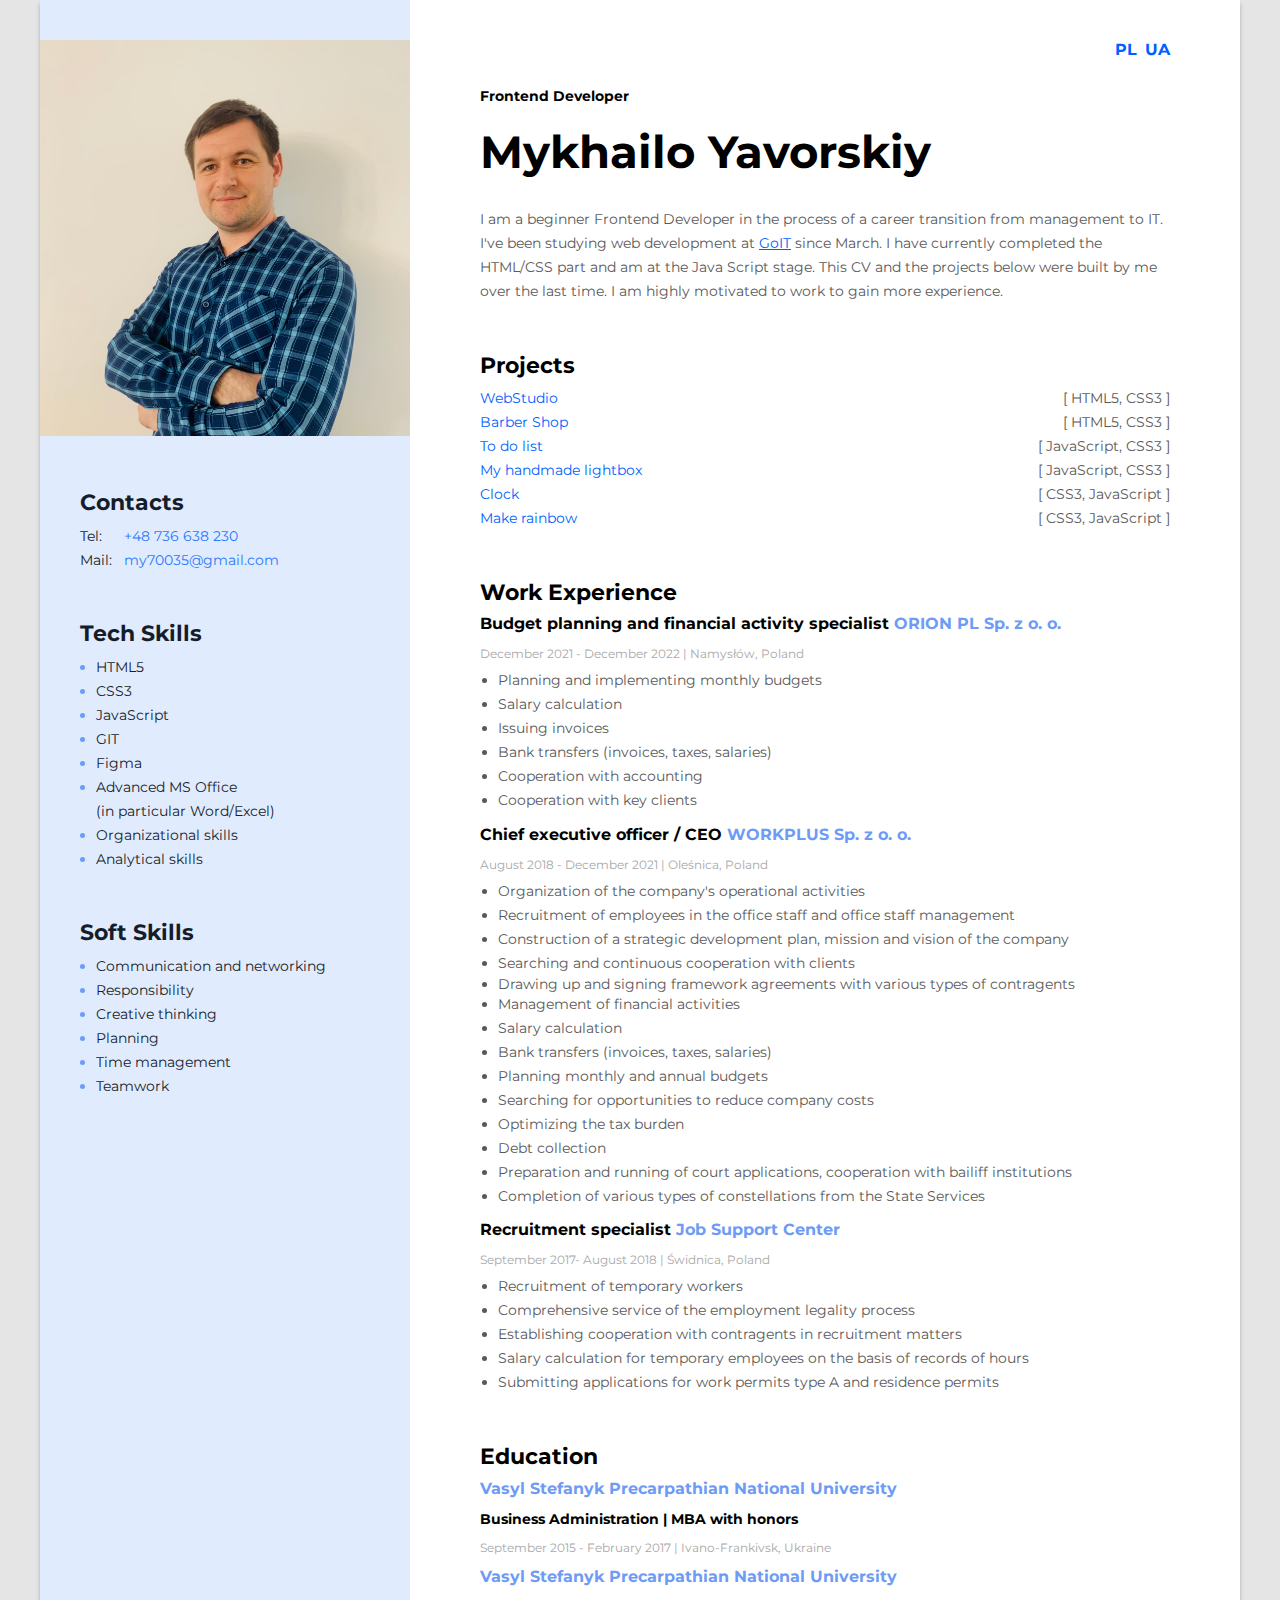
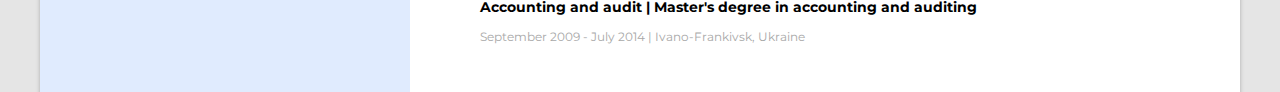
==== commit 7973841d: "add clock project" ====
--- a/index.html
+++ b/index.html
@@ -54,17 +54,17 @@
               <a class="project-item-link link" href="https://mykhailoyavorskyi.github.io/to-do-list/" target="_blank" rel="noopener noreferrer">To do list</a>
               <span class="project-item-descr">[ JavaScript, CSS3 ]</span>
             </li>
-            <!-- <li class="project-item">
-              <a class="project-item-link link" href="https://mykhailoyavorskyi.github.io/js-handmade-lightbox/" target="_blank" rel="noopener noreferrer">Clock</a>
-              <span class="project-item-descr">[ JavaScript, CSS3 ]</span>
-            </li> -->
             <li class="project-item">
               <a class="project-item-link link" href="https://mykhailoyavorskyi.github.io/js-handmade-lightbox/" target="_blank" rel="noopener noreferrer">My handmade lightbox</a>
               <span class="project-item-descr">[ JavaScript, CSS3 ]</span>
             </li>
             <li class="project-item">
+              <a class="project-item-link link" href="https://mykhailoyavorskyi.github.io/clock/" target="_blank" rel="noopener noreferrer">Clock</a>
+              <span class="project-item-descr">[ CSS3, JavaScript ]</span>
+            </li>
+            <li class="project-item">
               <a class="project-item-link link" href="https://mykhailoyavorskyi.github.io/js-rainbow/" target="_blank" rel="noopener noreferrer">Make rainbow</a>
-              <span class="project-item-descr">[ JavaScript, CSS3 ]</span>
+              <span class="project-item-descr">[ CSS3, JavaScript ]</span>
             </li>
           </ul>
         </section>
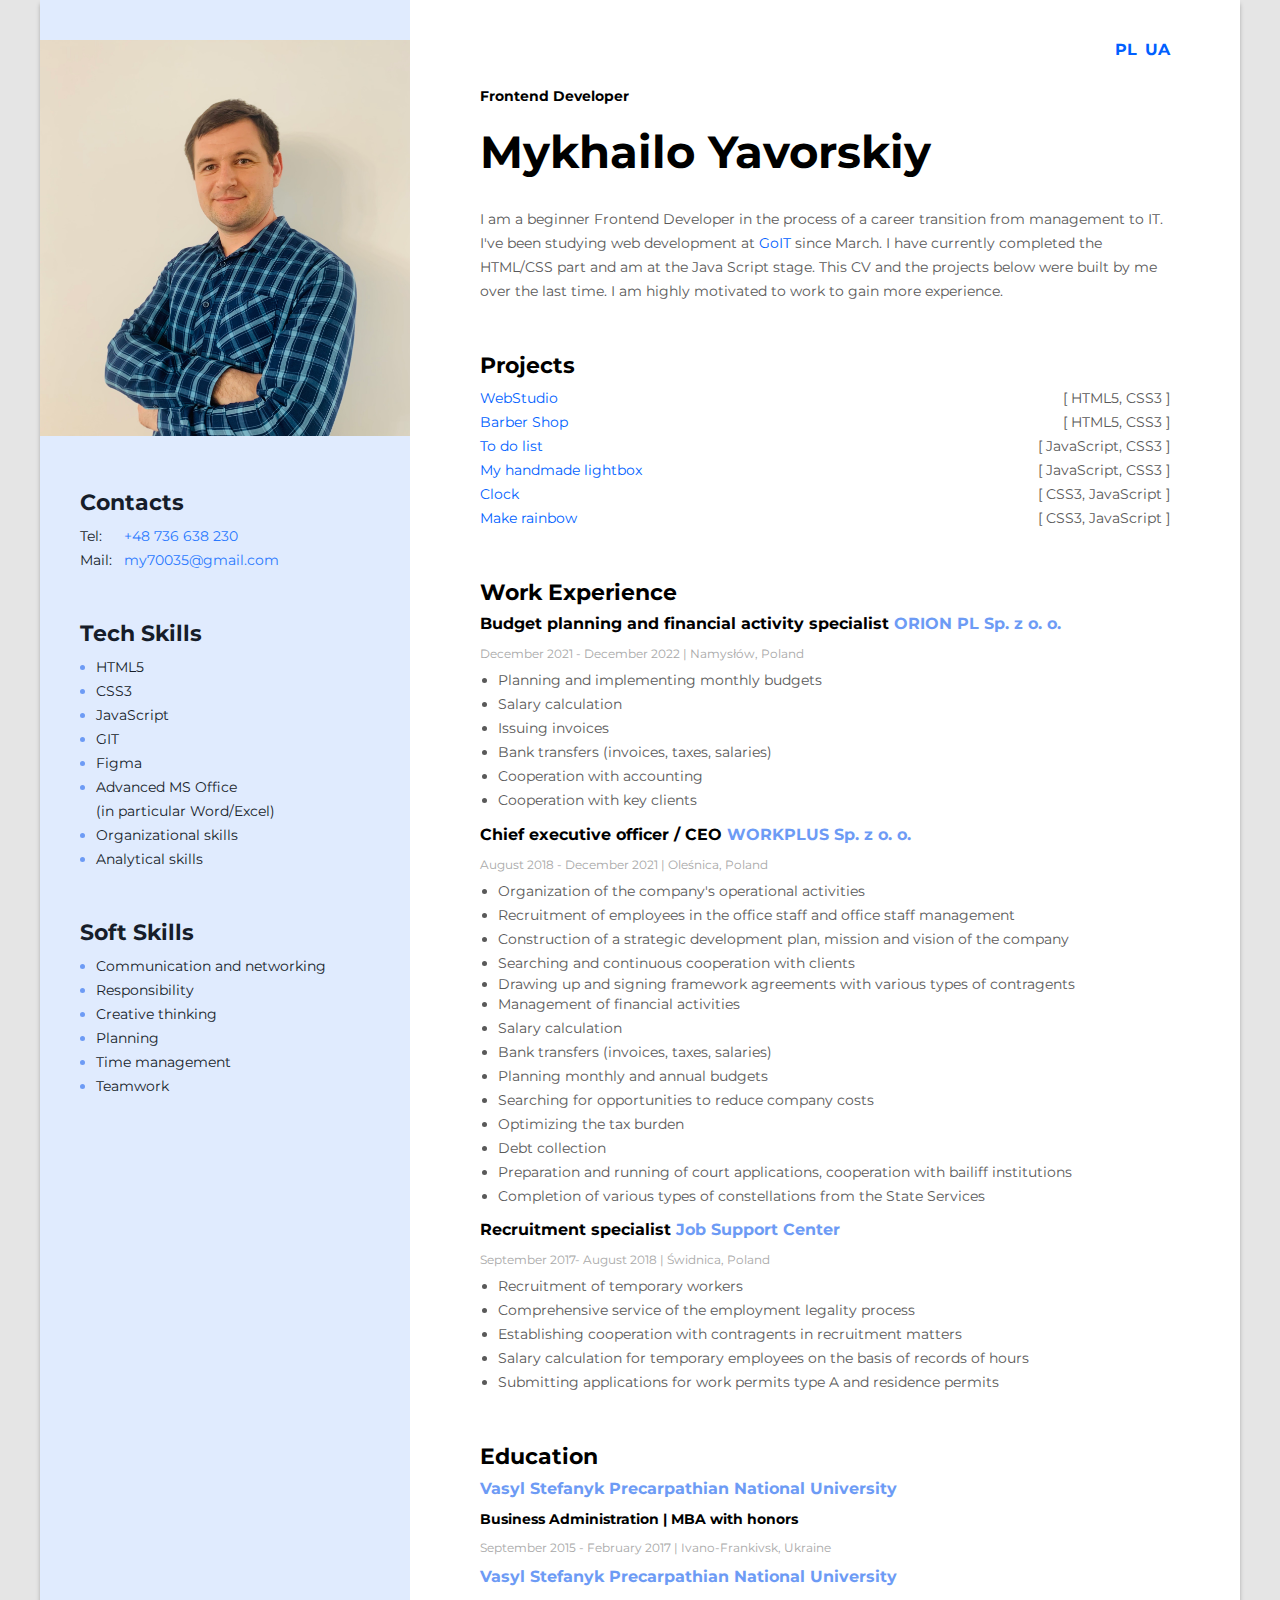
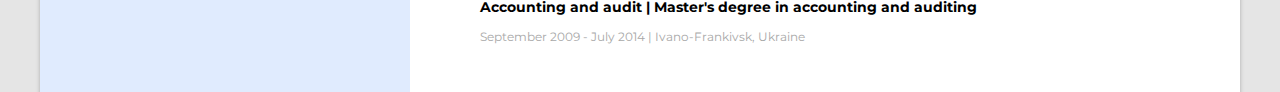
==== commit df428d67: "bug fixed" ====
--- a/index.html
+++ b/index.html
@@ -33,7 +33,7 @@
           <h1 class="name">Mykhailo Yavorskiy</h1>
           <p class="description">
             I am a beginner Frontend Developer in the process of a career transition from management to IT. I've been studying web development at
-            <a class="description-link" href="https://goit.global/ph/" target="_blank" rel="noopener noreferrer">GoIT</a>
+            <a class="description-link link" href="https://goit.global/ph/" target="_blank" rel="noopener noreferrer">GoIT</a>
             since March. I have currently completed the HTML/CSS part and am at the Java Script stage. This CV and the projects below were built by me over the last time. I am highly motivated to work
             to gain more experience.
           </p>
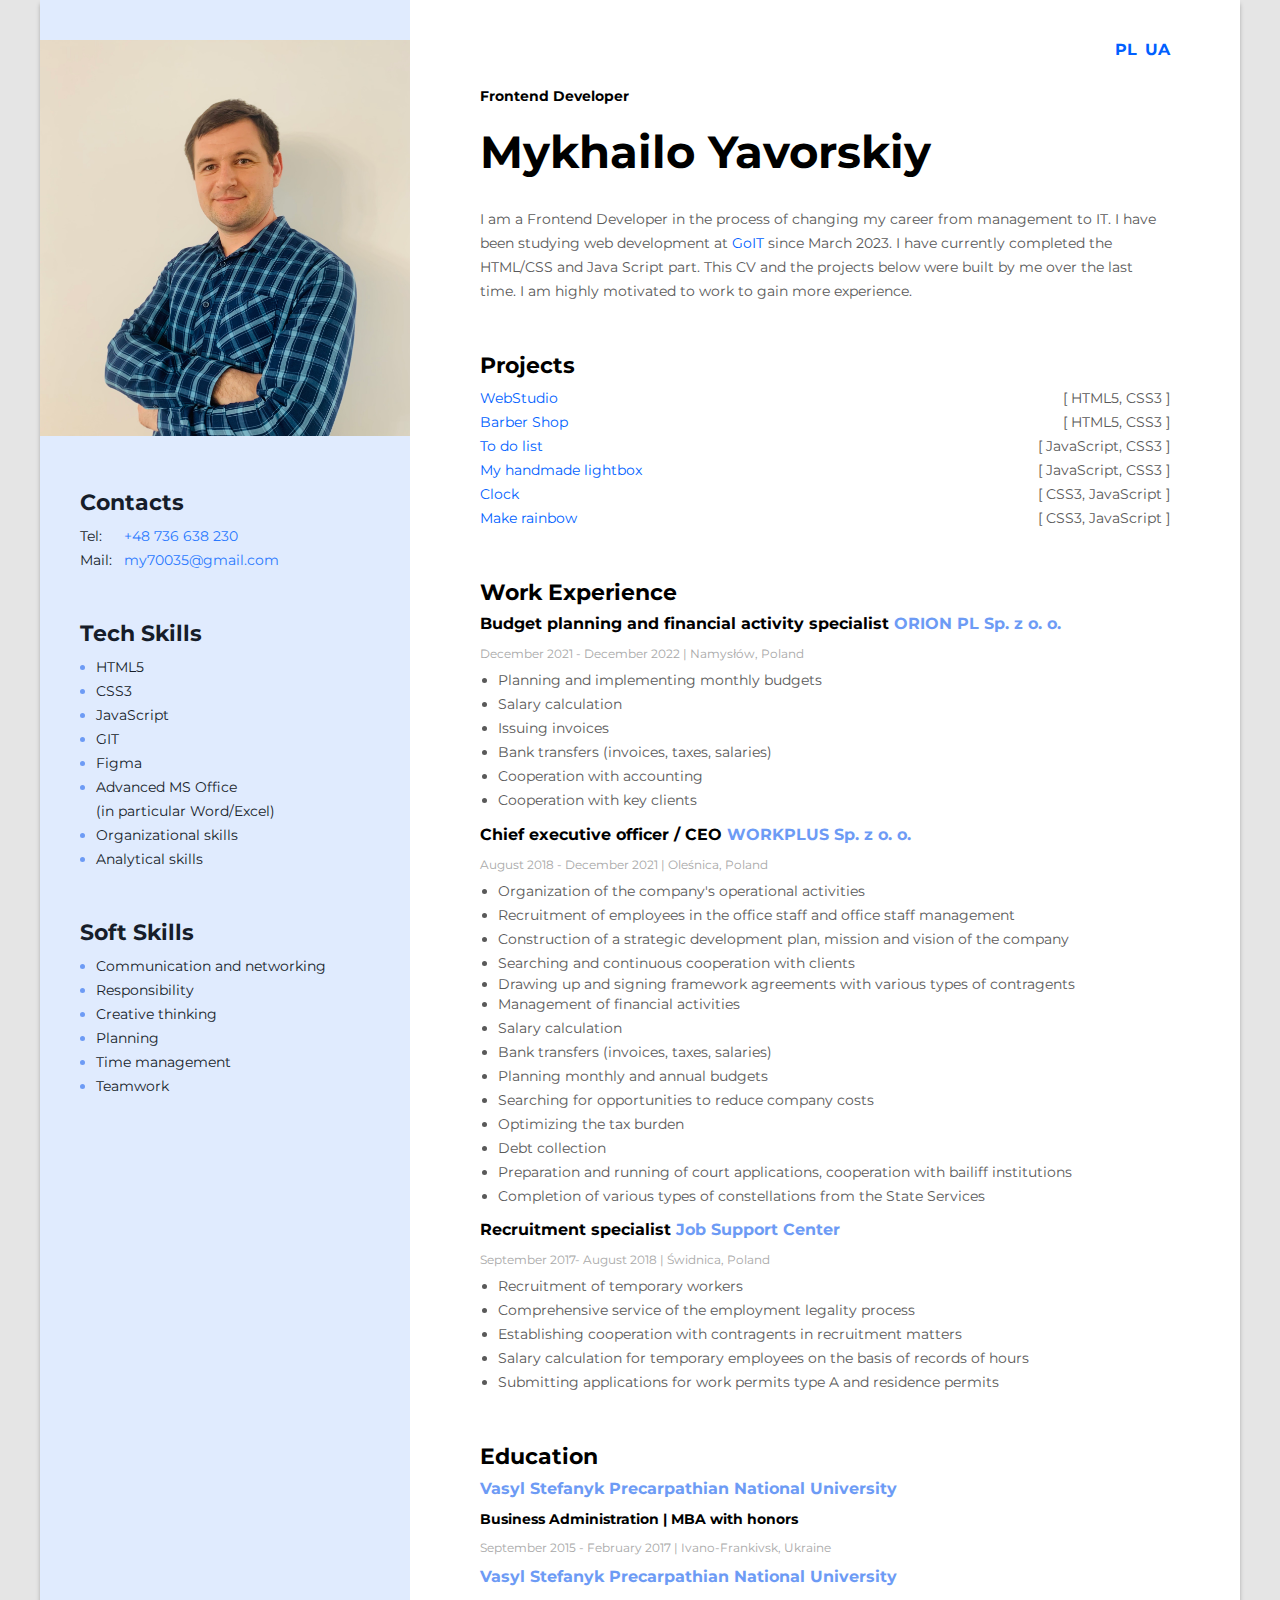
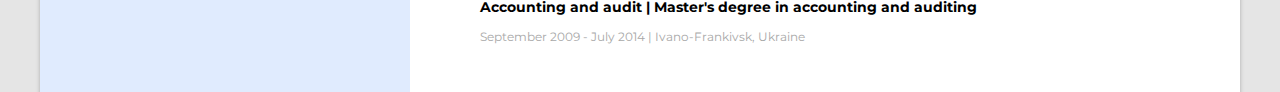
==== commit 68b66233: "summary edit" ====
--- a/index.html
+++ b/index.html
@@ -32,10 +32,10 @@
           <p class="sub-title">Frontend Developer</p>
           <h1 class="name">Mykhailo Yavorskiy</h1>
           <p class="description">
-            I am a beginner Frontend Developer in the process of a career transition from management to IT. I've been studying web development at
+            I am a Frontend Developer in the process of changing my career from management to IT. I have been studying web development at
             <a class="description-link link" href="https://goit.global/ph/" target="_blank" rel="noopener noreferrer">GoIT</a>
-            since March. I have currently completed the HTML/CSS part and am at the Java Script stage. This CV and the projects below were built by me over the last time. I am highly motivated to work
-            to gain more experience.
+            since March 2023. I have currently completed the HTML/CSS and Java Script part. This CV and the projects below were built by me over the last time. I am highly motivated to work to gain
+            more experience.
           </p>
         </section>
         <!--Section projects -->
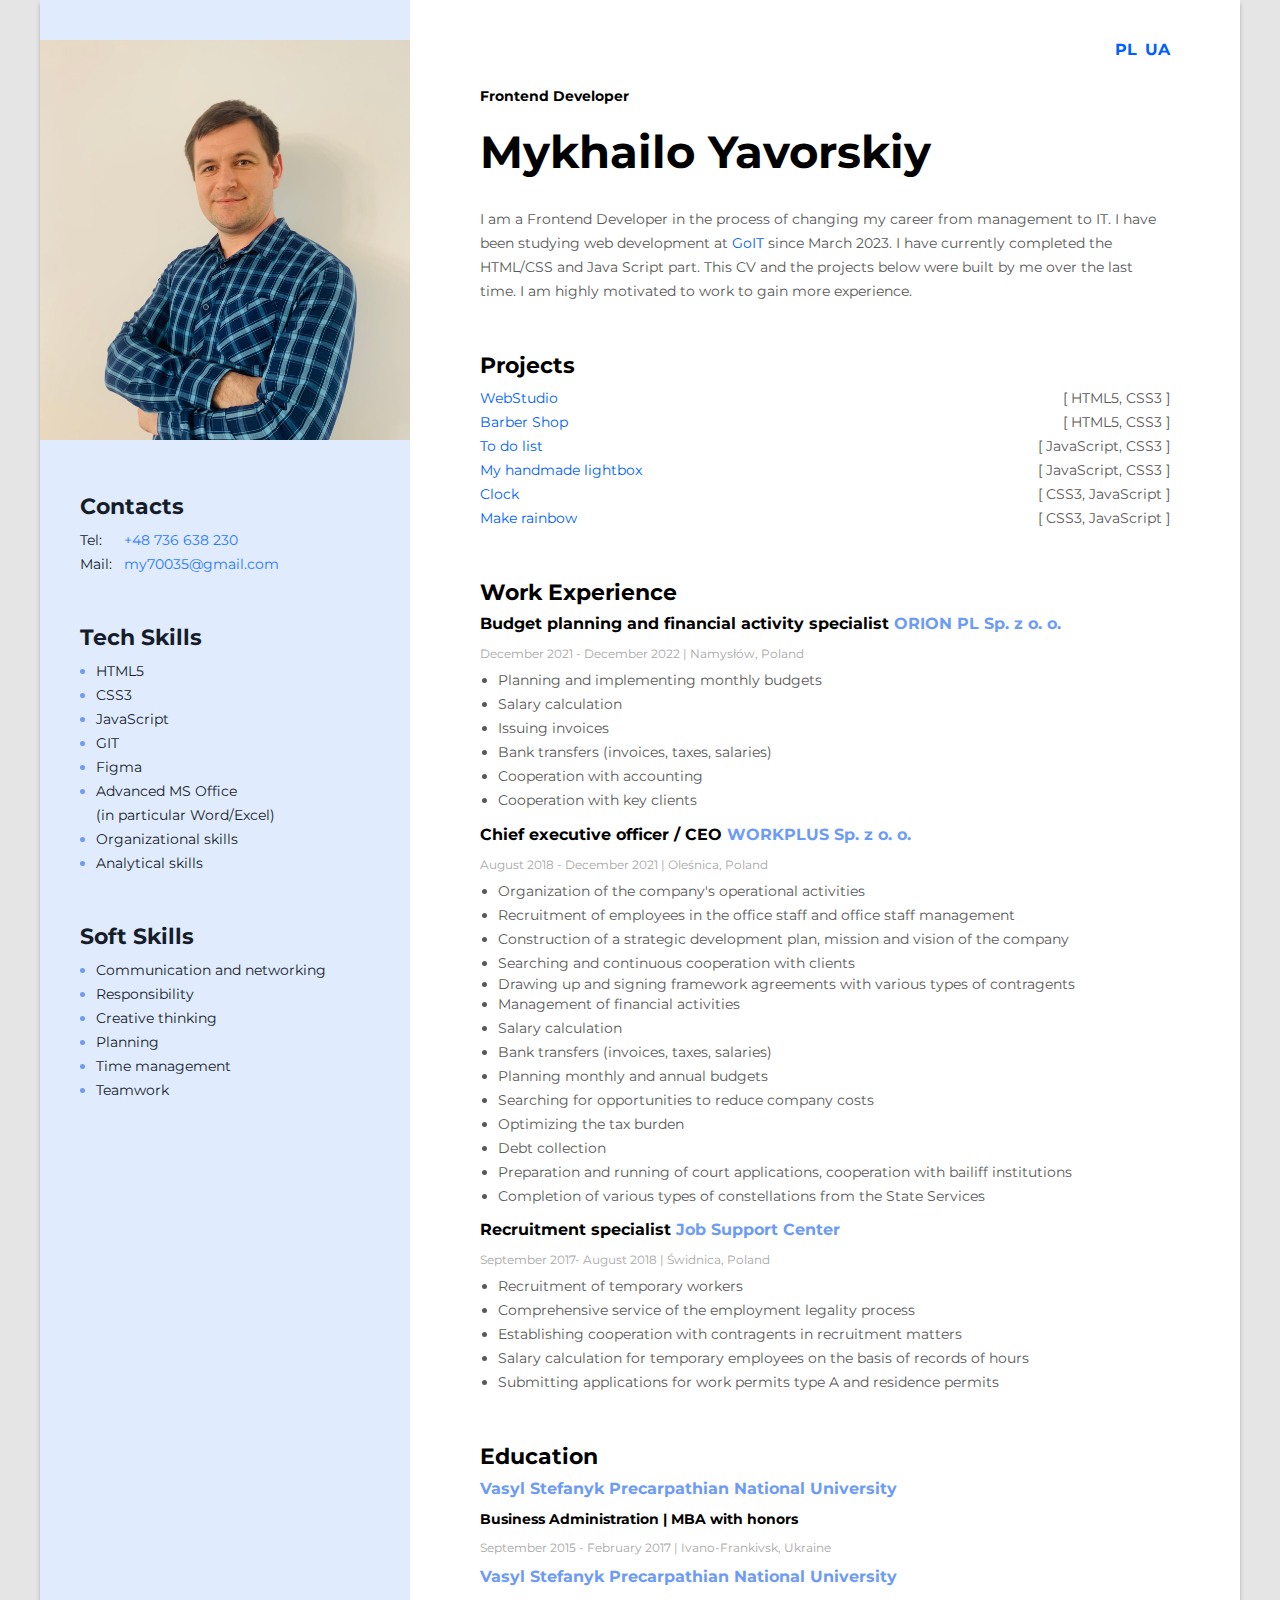
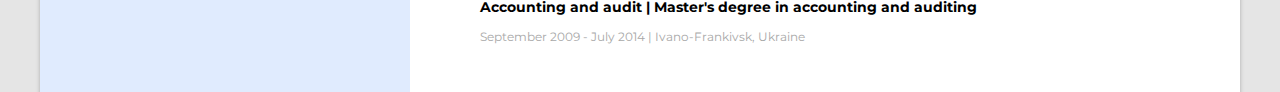
==== commit 195d7c61: "photo edit" ====
--- a/index.html
+++ b/index.html
@@ -192,7 +192,7 @@
 
       <!-- Sidebar -->
       <aside class="sidebar">
-        <img class="my-photo" src="images/foto.jpeg" alt="My photo" width="370px" />
+        <img class="my-photo" src="images/foto.jpeg" alt="My photo" width="370px" height="400px" />
 
         <!-- Contacts -->
         <div class="contacts-container">
